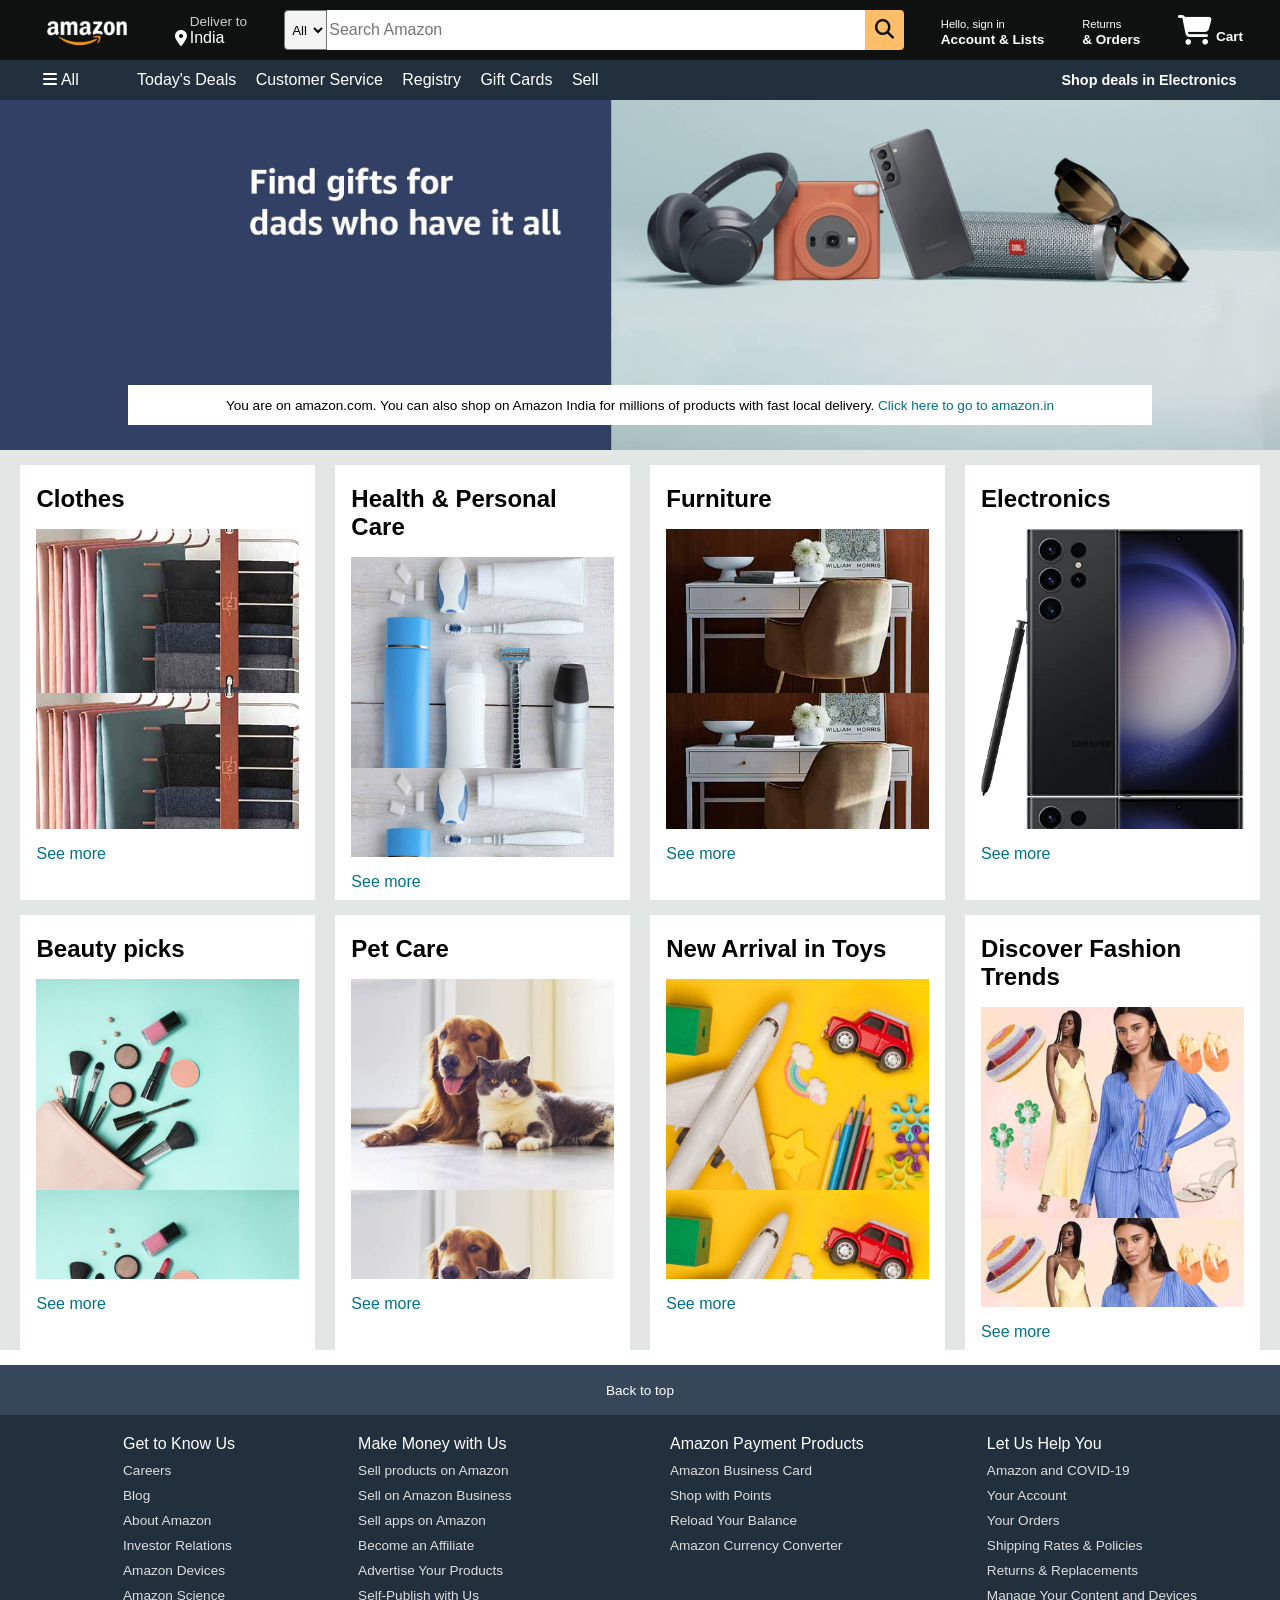
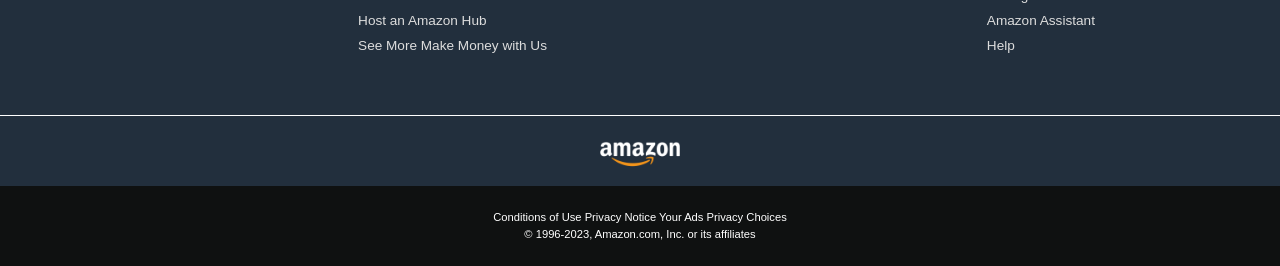
==== index.html @ 0146b1ce "Amazon clone" ====
<!DOCTYPE html>
<html lang="en">
<head>
    <meta charset="UTF-8">
    <meta name="viewport" content="width=device-width, initial-scale=1.0">
    <title>Amazon</title>
    <link rel="stylesheet" href="https://cdnjs.cloudflare.com/ajax/libs/font-awesome/6.4.0/css/all.min.css" integrity="sha512-iecdLmaskl7CVkqkXNQ/ZH/XLlvWZOJyj7Yy7tcenmpD1ypASozpmT/E0iPtmFIB46ZmdtAc9eNBvH0H/ZpiBw==" crossorigin="anonymous" referrerpolicy="no-referrer" />
    <link rel ="stylesheet" href="style.css">
</head>
<body>
    <header>
        <div class="navbar">
            <div class="nav-logo border">
                <div class="logo"></div>
            </div>

            <div class="nav-address border">
                <p class="add-first">Deliver to</p>
                <div class="add-icon">
                    <i class="fa-solid fa-location-dot"></i>
                    <p class="add-sec">India</p>
                </div>
            </div>
            <div class="nav-search">
                <select class="search-select">
                    <option>All</option>
                </select >
                <input placeholder="Search Amazon" class="search-input">
                <div class="search-icon">
                    <i class="fa-solid fa-magnifying-glass"></i>
                </div>
            </div>

            <div class="nav-signin border">
                <p><span>Hello, sign in</span></p>
                <p class="nav-second">Account & Lists</p>
            </div>

            <div class="nav-return border">
                <p><span>Returns</span></p>
                <p class="nav-second">& Orders</p>
            </div>


            <div class="nav-cart border">
                <i class="fa-solid fa-cart-shopping"></i>
                Cart
            </div>

        </div>

            <div class="panel">
                <div class="panel-all">
                    <i class="fa-solid fa-bars"></i>
                    All
                </div>
                <div class="panel-ops">
                    <p>Today's Deals</p>
                    <p>Customer Service</p>
                    <p>Registry</p>
                    <p>Gift Cards</p>
                    <p>Sell</p>
                </div>
                <div class="panel-deals">
                    Shop deals in Electronics
                </div>
            </div>
    </header>
    
    <div class="hero-section">
        <div class="hero-msg">
            <p>You are on amazon.com. You can also shop on Amazon India for millions of products with fast local delivery. <a> Click here to go to amazon.in</a></p>
        </div>
    </div>
    <div class="shop-section">
        <div class="box">
            <div class="box-content"><h2>Clothes</h2>
            <div class="box-img" style="background-image: url('box1_image.jpg');"></div>
            <p>See more</p>
            </div>
        </div>
        <div class="box"> 
            <div class="box-content">
                <h2>Health & Personal Care</h2>
            <div class="box-img" style="background-image: url('box2_image.jpg');"></div>
            <p>See more</p>
        </div>
    </div>
        <div class="box">
             <div class="box-content">
                <h2>Furniture</h2>
            <div class="box-img" style="background-image: url('box3_image.jpg');"></div>
            <p>See more</p>
        </div>
    </div>
        <div class="box"> 
            <div class="box-content">
                <h2>Electronics</h2>
            <div class="box-img" style="background-image: url('box4_image.jpg');"></div>
            <p>See more</p>
        </div>
    </div>
            <div class="box">
                <div class="box-content">
                    <h2>Beauty picks</h2>
                <div class="box-img" style="background-image: url('box5_image.jpg');"></div>
                <p>See more</p>
            </div>
            </div>
            <div class="box"> 
                <div class="box-content">
                    <h2>Pet Care</h2>
                <div class="box-img" style="background-image: url('box6_image.jpg');"></div>
                <p>See more</p>
            </div>
        </div>
            <div class="box">
                 <div class="box-content">
                    <h2>New Arrival in Toys</h2>
                <div class="box-img" style="background-image: url('box7_image.jpg');"></div>
                <p>See more</p>
            </div>
        </div>
            <div class="box">
                 <div class="box-content">
                    <h2>Discover Fashion Trends</h2>
                <div class="box-img" style="background-image: url('box8_image.jpg');"></div>
                <p>See more</p>
            </div>
        </div>
    </div>

    <footer>
        <div class="foot-panel1">
            Back to top
        </div>

        <div class="foot-panel2">
            <ul>
               <p>Get to Know Us</p>
                <a>Careers</a>
                <a>Blog</a>
                <a>About Amazon</a>
                <a>Investor Relations</a>
                <a>Amazon Devices</a>
                <a>Amazon Science</a>
            </ul>
            <ul>
                <p>Make Money with Us</p>
                <a>Sell products on Amazon</a>
                <a>Sell on Amazon Business</a>
                <a>Sell apps on Amazon</a>
                <a>Become an Affiliate</a>
                <a>Advertise Your Products</a>
                <a>Self-Publish with Us</a>
                <a>Host an Amazon Hub</a>
                <a>See More Make Money with Us</a>
            </ul>
            <ul>
            <p> Amazon Payment Products</p>
            <a>Amazon Business Card</a>
            <a>Shop with Points</a>
            <a>Reload Your Balance</a>
            <a>Amazon Currency Converter</a>
            </ul>
            <ul>
                <p>Let Us Help You</p>
                <a>Amazon and COVID-19</a>
                <a>Your Account</a>
                <a>Your Orders</a>
                <a>Shipping Rates & Policies</a>
                <a>Returns & Replacements</a>
                <a>Manage Your Content and Devices</a>
                <a>Amazon Assistant</a>
                <a>Help</a>
            </ul>
        </div>

        <div class="foot-panel3">
            <div class="logo"></div>
        </div>

        <div class="foot-panel4">
            <div class="pages">
                <a>Conditions of Use</a>
                <a>Privacy Notice</a>
                <a>Your Ads Privacy Choices</a>
            </div>
            <div class="copyright">
                © 1996-2023, Amazon.com, Inc. or its affiliates
            </div>
        </div>
    </footer>
</body>
</html>
---- style.css ----
*{
    margin: 0;
    font-family: Arial;
    border: border-box;

}
.navbar{
    height:60px;
    background-color: #0f1111;
    color:white;
    display:flex;
    align-items: center;
    justify-content: space-evenly;
}
.nav-logo{
    height: 50px;
    width: 100px;
}
.logo{
    background-image: url("amazon_logo.png");
    background-size: cover;
    height: 50px;
    width: 100%;

}
.border{
    border: 1.5px solid transparent;

}
.border:hover{
    border: 1.5px solid white;
}

/* box 2 */

.add-first{
    color: #cccccc;
    font-size: 0.85rem;
    margin-left: 15px;
}
.add-sec{
    font-size: 1rem;
    margin-left: 3px;
}
.add-icon{
    display:flex;
    align-items:center;
}

/* box 3*/
.nav-search{
    display: flex;
    width:620px;
    height: 40px;
    border-radius:4px;
}
.search-select{
    background-color: #f3f3f3;
    width: 50px;
    text-align : center;
    border-top-left-radius:4px;
    border-bottom-left-radius:4px;
}
.search-input{
    width:100%;
    font-size: 1rem;
    border: none;
}

.search-icon {
    width: 45px;
    display:flex;
    justify-content: center;
    align-items: center;
    font-size: 1.2rem;
    background-color: #febd68;
    border-top-right-radius:4px;
    border-bottom-right-radius:4px;
    color: #0f1111
}

.nav-search:hover {
    border: 2px solid orange;
}

/* box 4*/
span{
    font-size: 0.7rem;

}
.nav-second{
    font-size: 0.85rem;
    font-weight: 700;
}

/* box 6 */

.nav-cart i{
    font-size: 30px;
}

.nav-cart {
    font-size: 0.85rem;
    font-weight: 700;
}
/* panel */

.panel{
    height: 40px;
    background-color: #222f3d;
    display : flex;
    color : white;
    align-items: center;
   justify-content: space-evenly ;

}

.panel-ops p {
    display: inline;
    margin-left: 15px;
}

.panel-ops{
    width:70%;
    font-weight: 0.85rem;
}

.panel-deals{
    font-size: 0.9rem;
    font-weight: 700;
}

/* hero-section */
.hero-section {
    background-image: url("hero_image.jpg");
    background-size: cover;
    height: 350px;
    display:flex;
    justify-content: center;
    align-items: flex-end;
}
.hero-msg{
    background-color: white;
    color: black;
    height: 40px;
    display: flex;
    align-items: center;
    justify-content: center;
    font-size: 0.85rem;
    width: 80%;
    margin-bottom: 25px;
}
.hero-msg a{
    color: #007185;
}

/* shop section */

.shop-section{
    display: flex;
    justify-content: space-evenly;
    background-color: #e2e7e6;
    flex-wrap: wrap;

}

.box{
    /* border: 2px solid black; */
    height: 400px;
    width: 23%;
    background-color: white;
    padding: 20px 0px 15px;
    margin-top: 15px;
}

.box-img{
    height: 300px;
    background-size: contain;
    margin-top: 1rem;
    margin-bottom: 1rem;

}

.box-content{
    margin-left: 1rem;
    margin-right: 1rem;
   
}

.box-content p{
    color: #007185;
}

/* footer */

footer{
    margin-top: 15px;
}
.foot-panel1{
    background-color: #37475a;
    color: white;
    height: 50px;
    display: flex;
    justify-content: center;
    align-items: center;
    font-size: 0.85rem;
}

.foot-panel2{
    background-color: #222f3d;
    color: white;
    height: 300px;
    display: flex;
    justify-content: space-evenly;
}

ul{
    margin-top: 20px; 
}

ul a{
    display: block;
    font-size: 0.85rem;
    margin-top: 10px;
    color: #dddddd;
}

.foot-panel3{
    background-color:#222f3d;
    color: white;
    border-top: 0.5px solid white;
    height: 70px;
    display: flex;
    justify-content: center;
    align-items: center;
}

.logo{
    background-image: url("amazon_logo.png");
    background-size: cover;
    height: 50px;
    width: 100px;

} 

.foot-panel4{
    background-color: #0f1111;
    color: white;
    height: 80px;
    font-size: 0.7rem;
    text-align: center;
}

.pages{
    font-size: 0.7rem;
    text-align: center;
    padding-top: 25px;
}

.copyright{
    padding-top: 5px;  
}
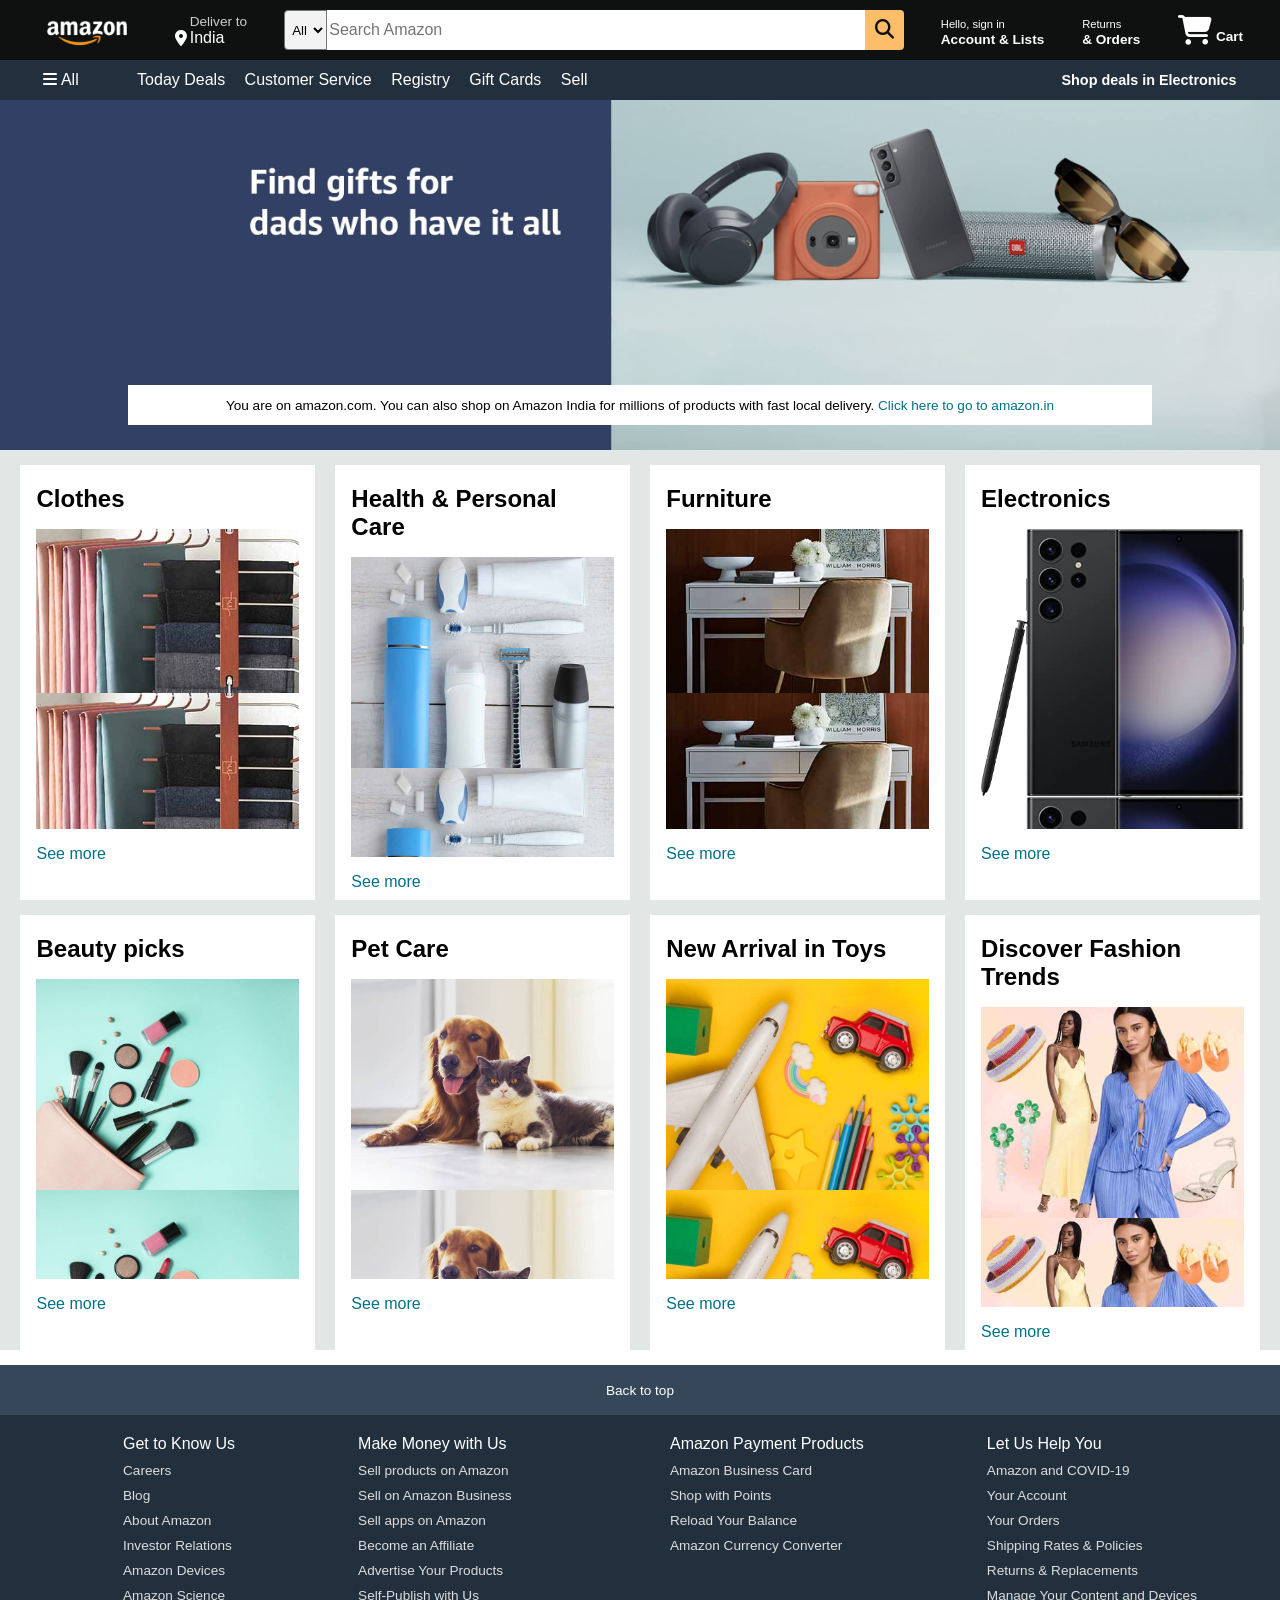
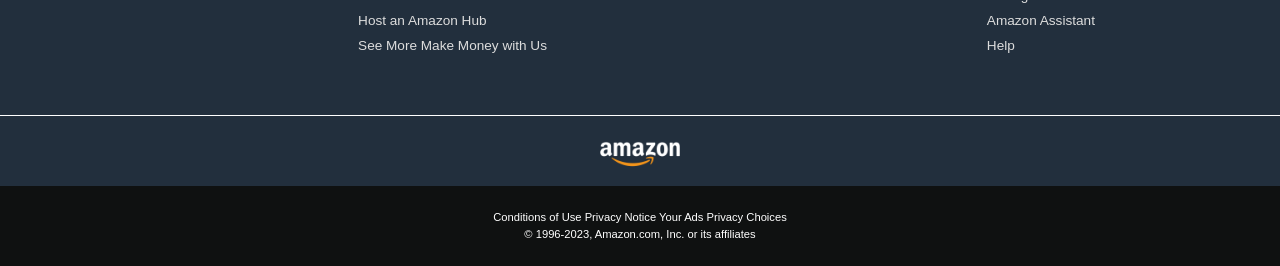
==== commit 020e2151: "Update index.html" ====
--- a/index.html
+++ b/index.html
@@ -55,7 +55,7 @@
                     All
                 </div>
                 <div class="panel-ops">
-                    <p>Today's Deals</p>
+                    <p>Today Deals</p>
                     <p>Customer Service</p>
                     <p>Registry</p>
                     <p>Gift Cards</p>
@@ -192,4 +192,4 @@
         </div>
     </footer>
 </body>
-</html>+</html>
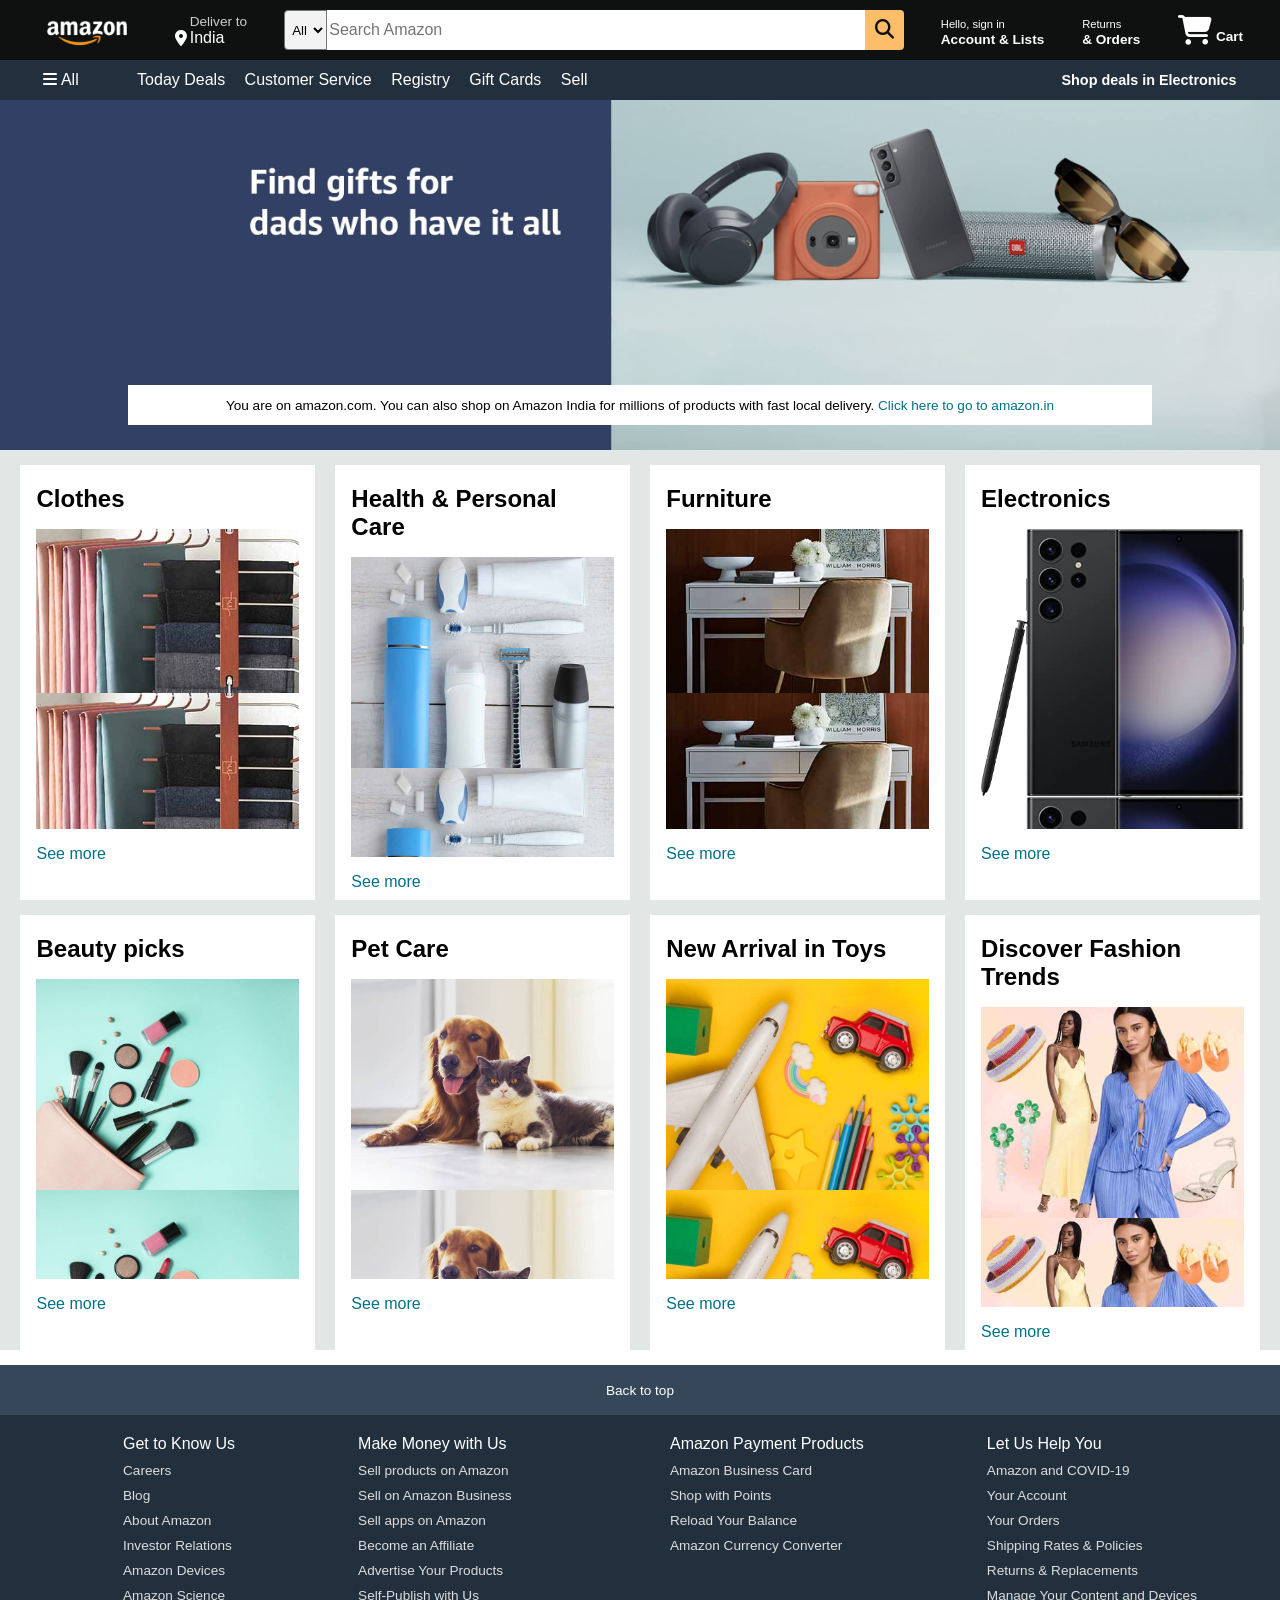
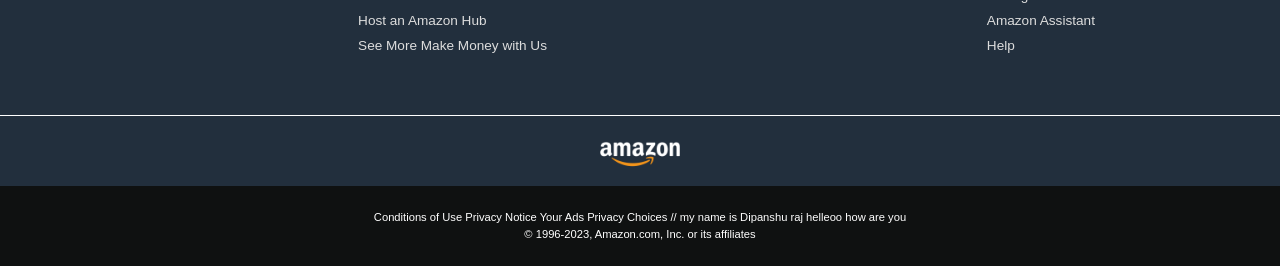
==== commit e04a5ad5: "Update index.html" ====
--- a/index.html
+++ b/index.html
@@ -184,7 +184,7 @@
             <div class="pages">
                 <a>Conditions of Use</a>
                 <a>Privacy Notice</a>
-                <a>Your Ads Privacy Choices</a>
+                <a>Your Ads Privacy Choices // my name is Dipanshu raj helleoo how are you</a>
             </div>
             <div class="copyright">
                 © 1996-2023, Amazon.com, Inc. or its affiliates
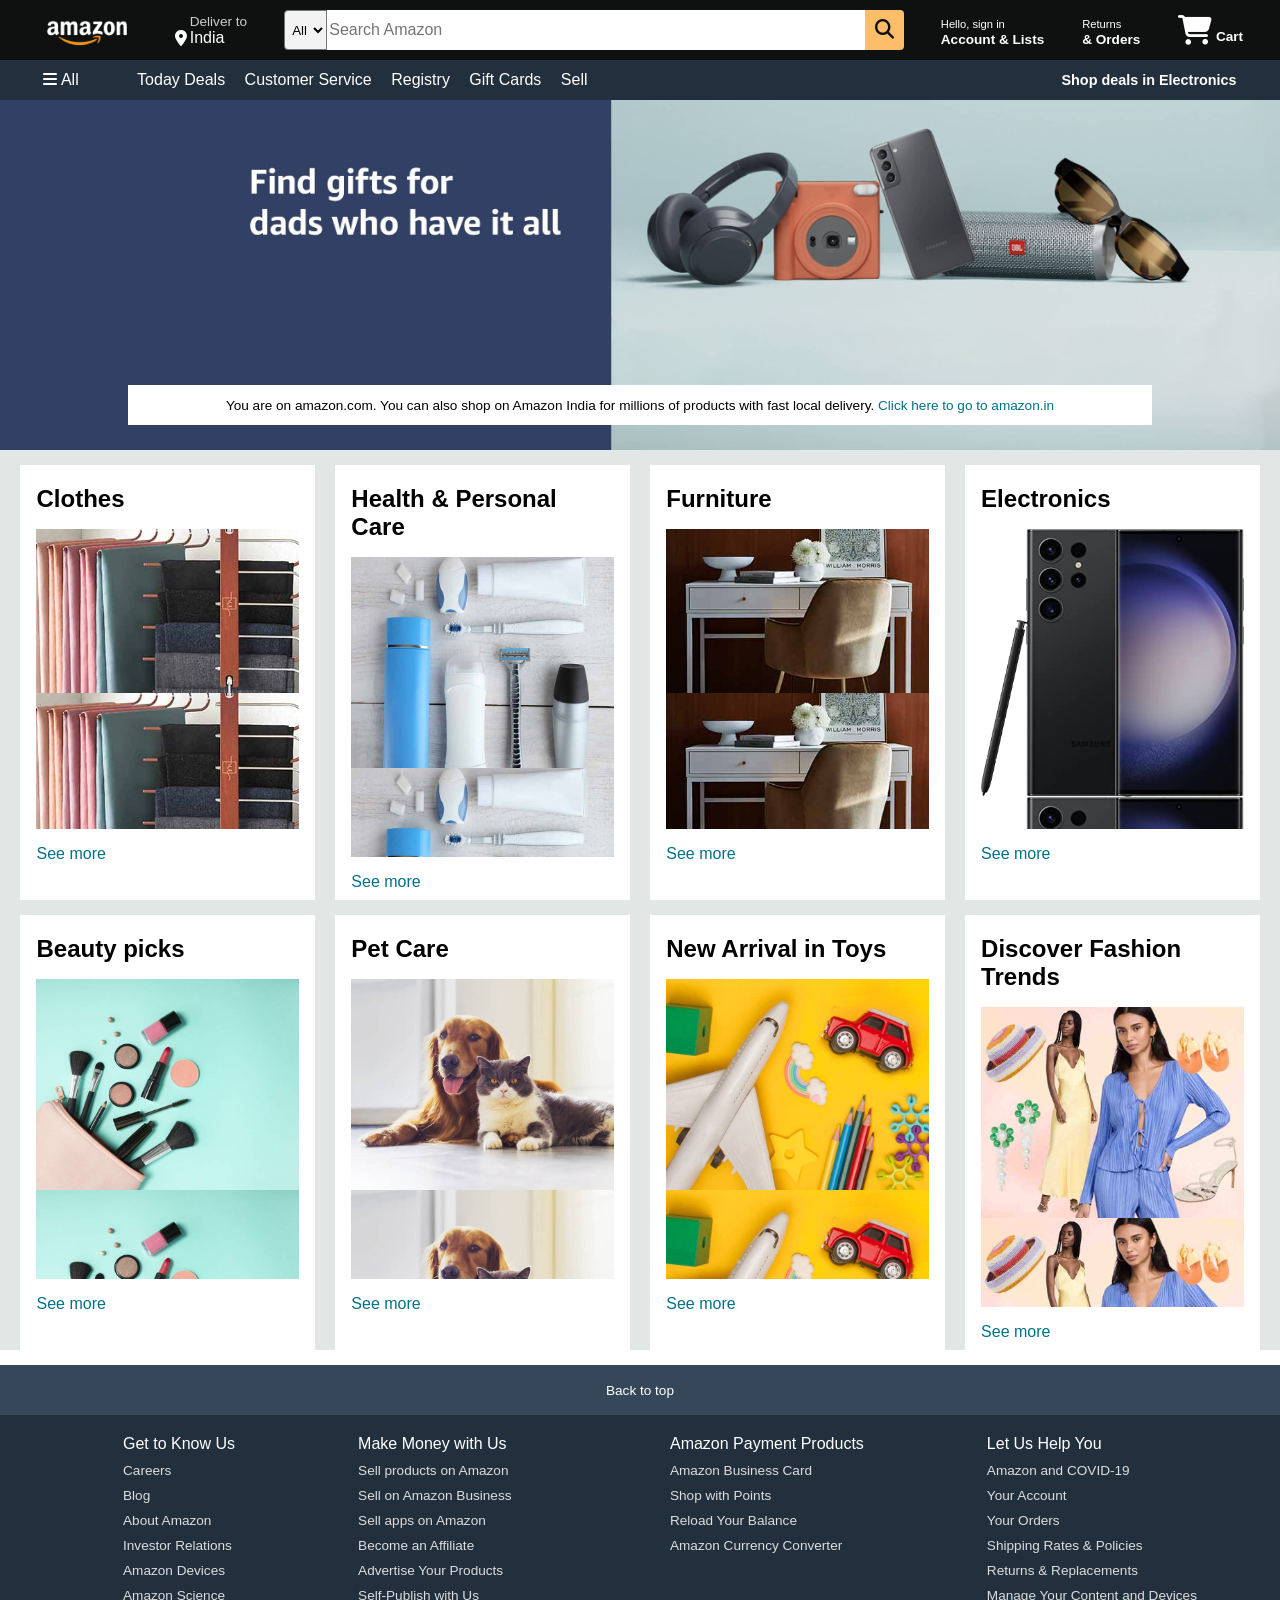
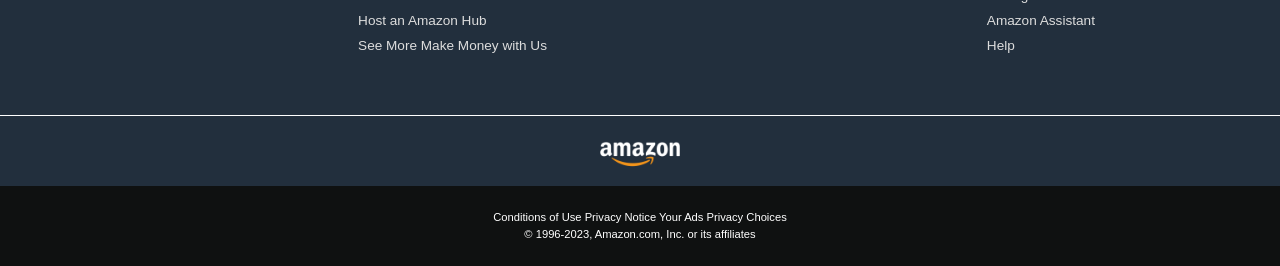
==== commit df036186: "Update index.html" ====
--- a/index.html
+++ b/index.html
@@ -184,7 +184,7 @@
             <div class="pages">
                 <a>Conditions of Use</a>
                 <a>Privacy Notice</a>
-                <a>Your Ads Privacy Choices // my name is Dipanshu raj helleoo how are you</a>
+                <a>Your Ads Privacy Choices</a>
             </div>
             <div class="copyright">
                 © 1996-2023, Amazon.com, Inc. or its affiliates
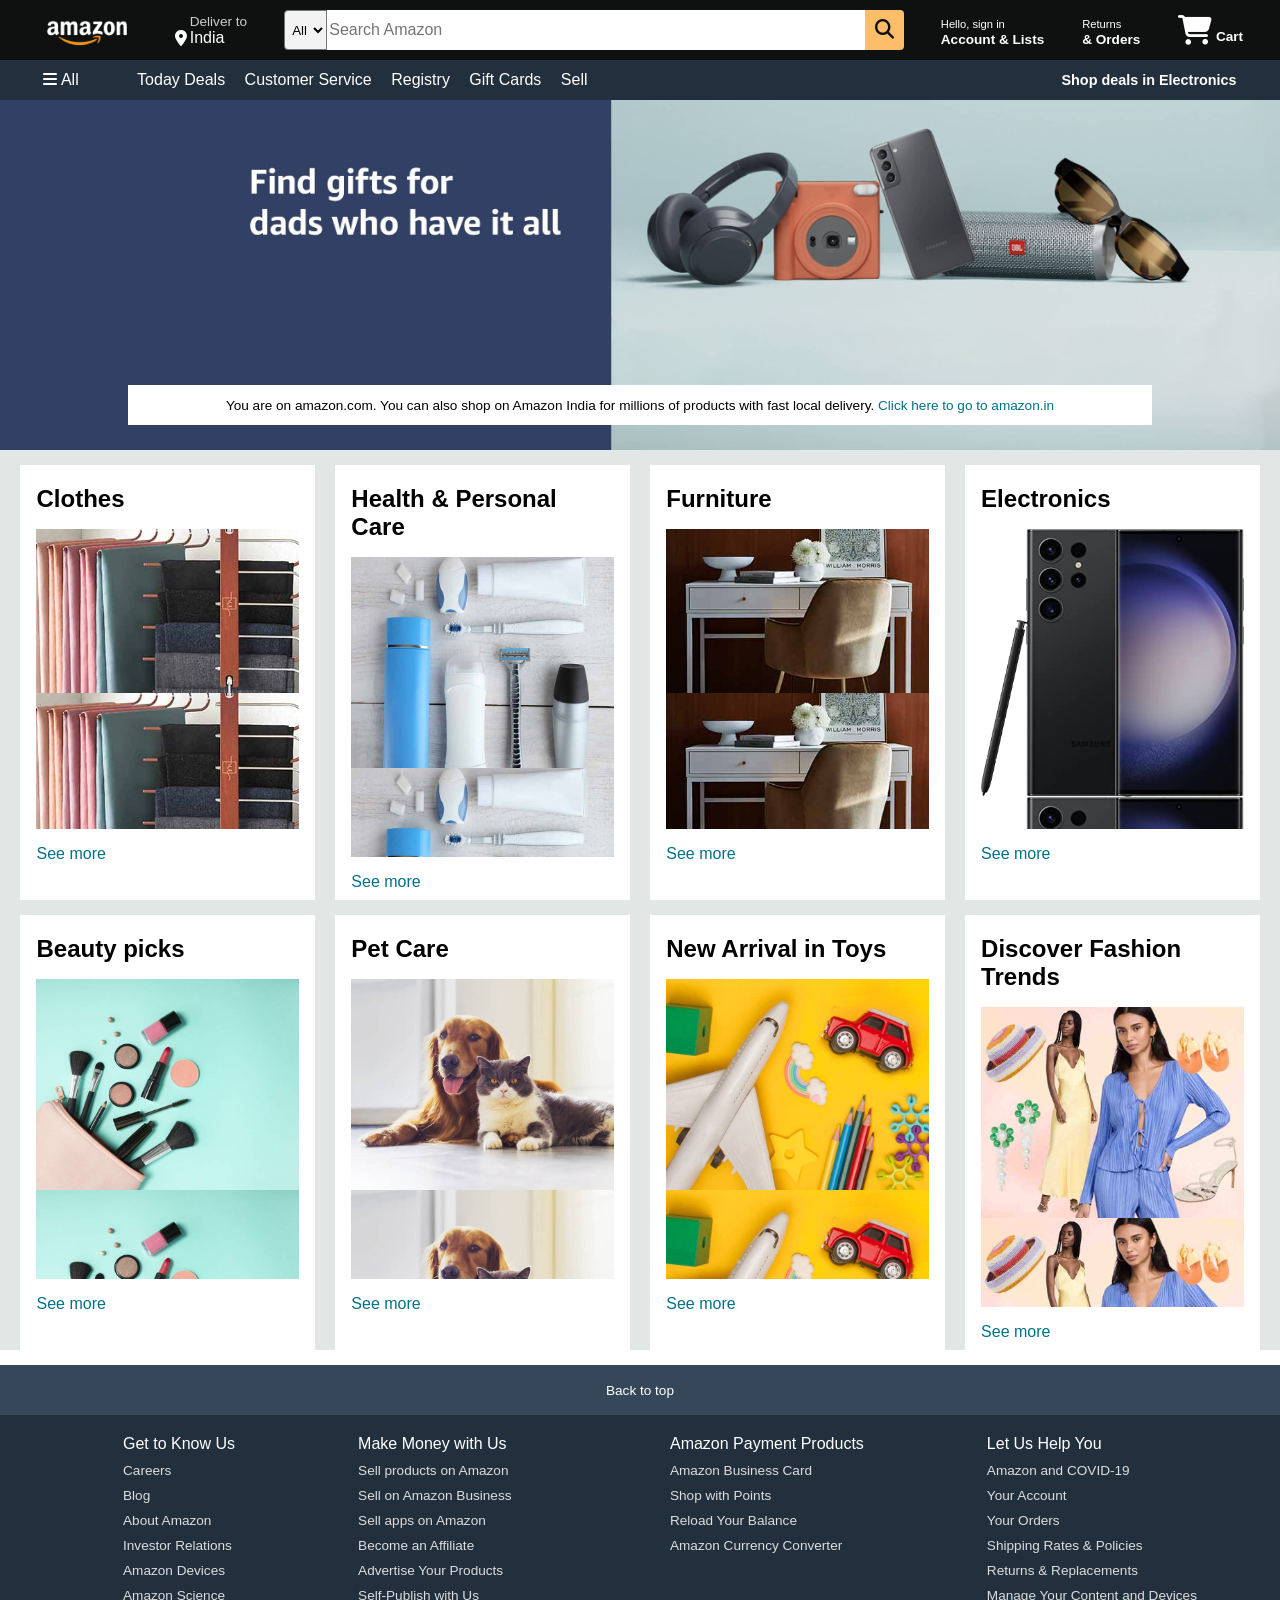
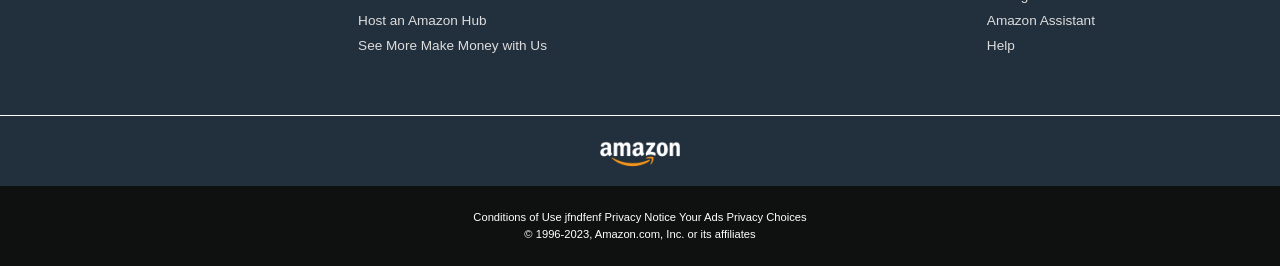
==== commit 39851286: "Update index.html" ====
--- a/index.html
+++ b/index.html
@@ -182,7 +182,7 @@
 
         <div class="foot-panel4">
             <div class="pages">
-                <a>Conditions of Use</a>
+                <a>Conditions of Use jfndfenf</a>
                 <a>Privacy Notice</a>
                 <a>Your Ads Privacy Choices</a>
             </div>
@@ -191,5 +191,6 @@
             </div>
         </div>
     </footer>
+
 </body>
 </html>
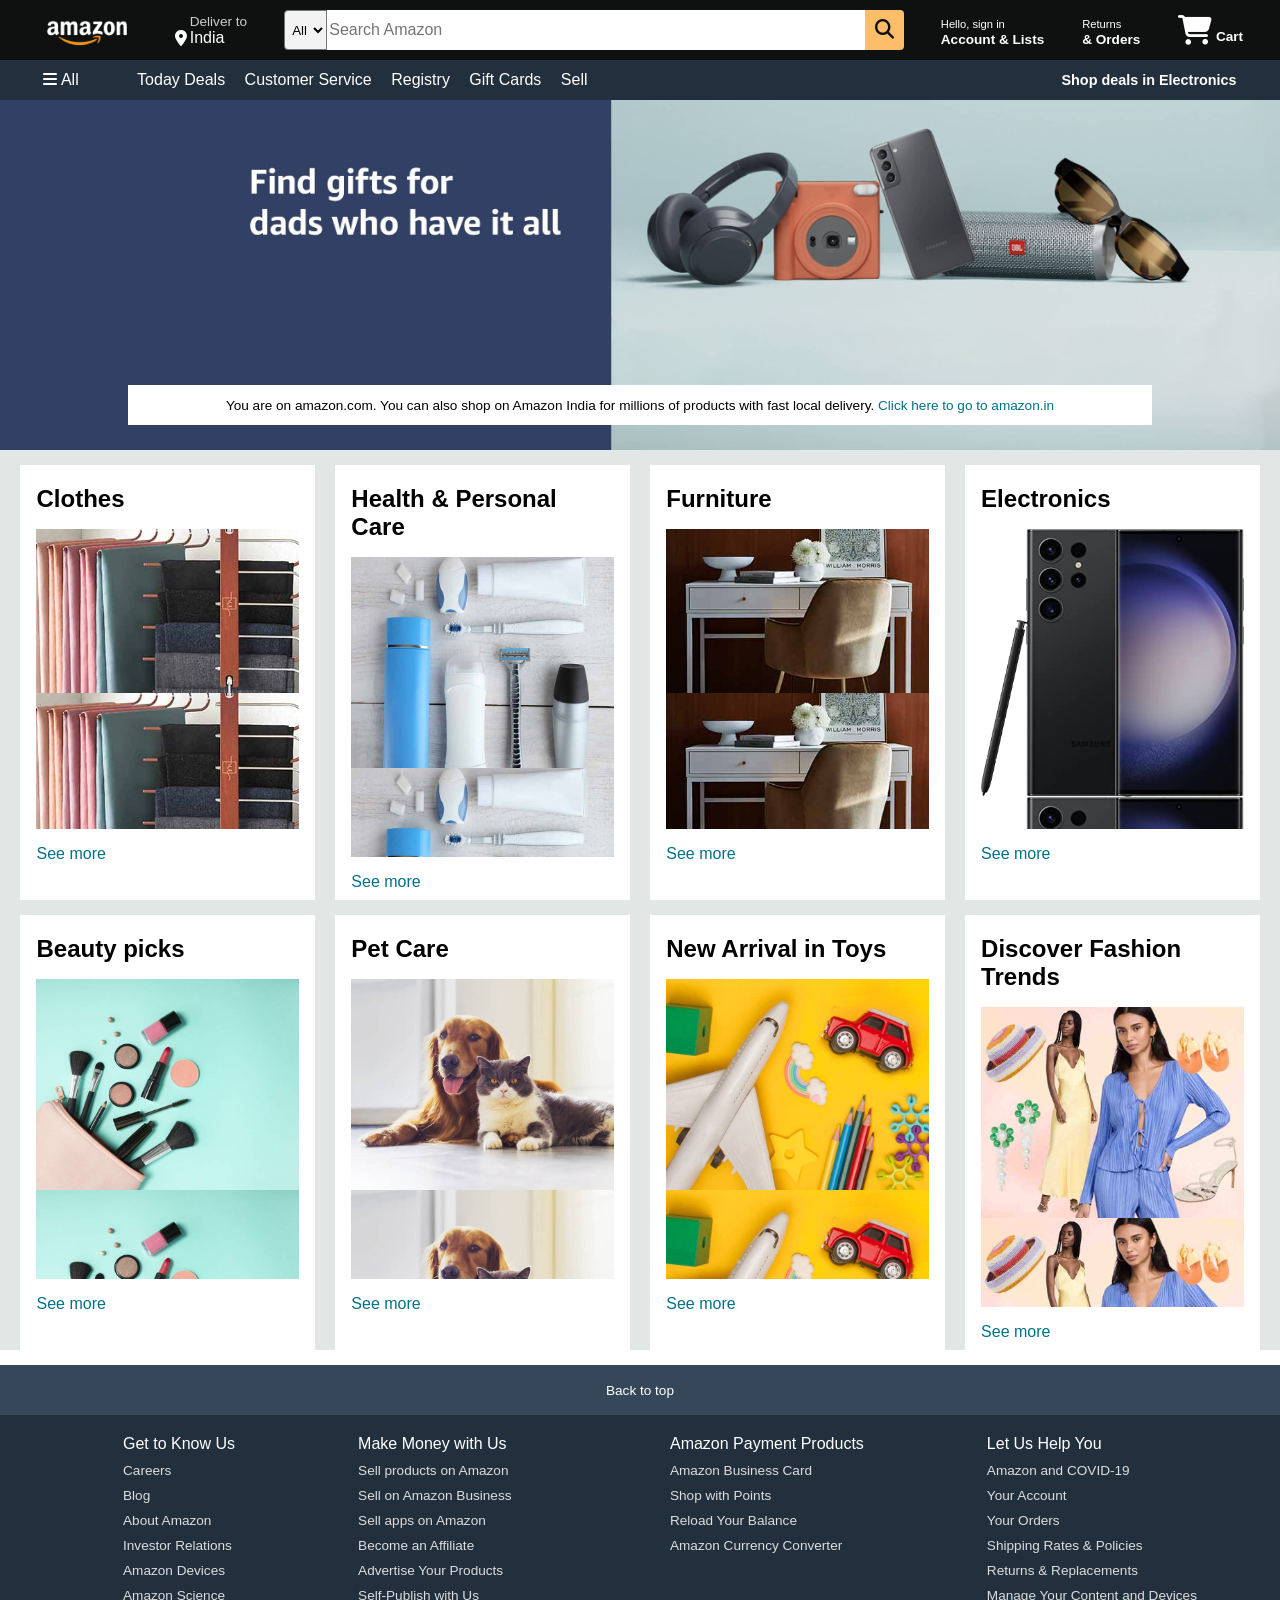
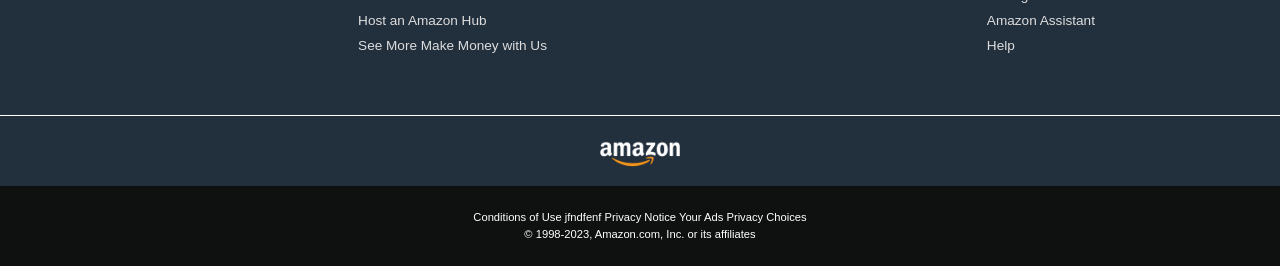
==== commit 3999d1ec: "Update index.html" ====
--- a/index.html
+++ b/index.html
@@ -187,7 +187,7 @@
                 <a>Your Ads Privacy Choices</a>
             </div>
             <div class="copyright">
-                © 1996-2023, Amazon.com, Inc. or its affiliates
+                © 1998-2023, Amazon.com, Inc. or its affiliates
             </div>
         </div>
     </footer>
